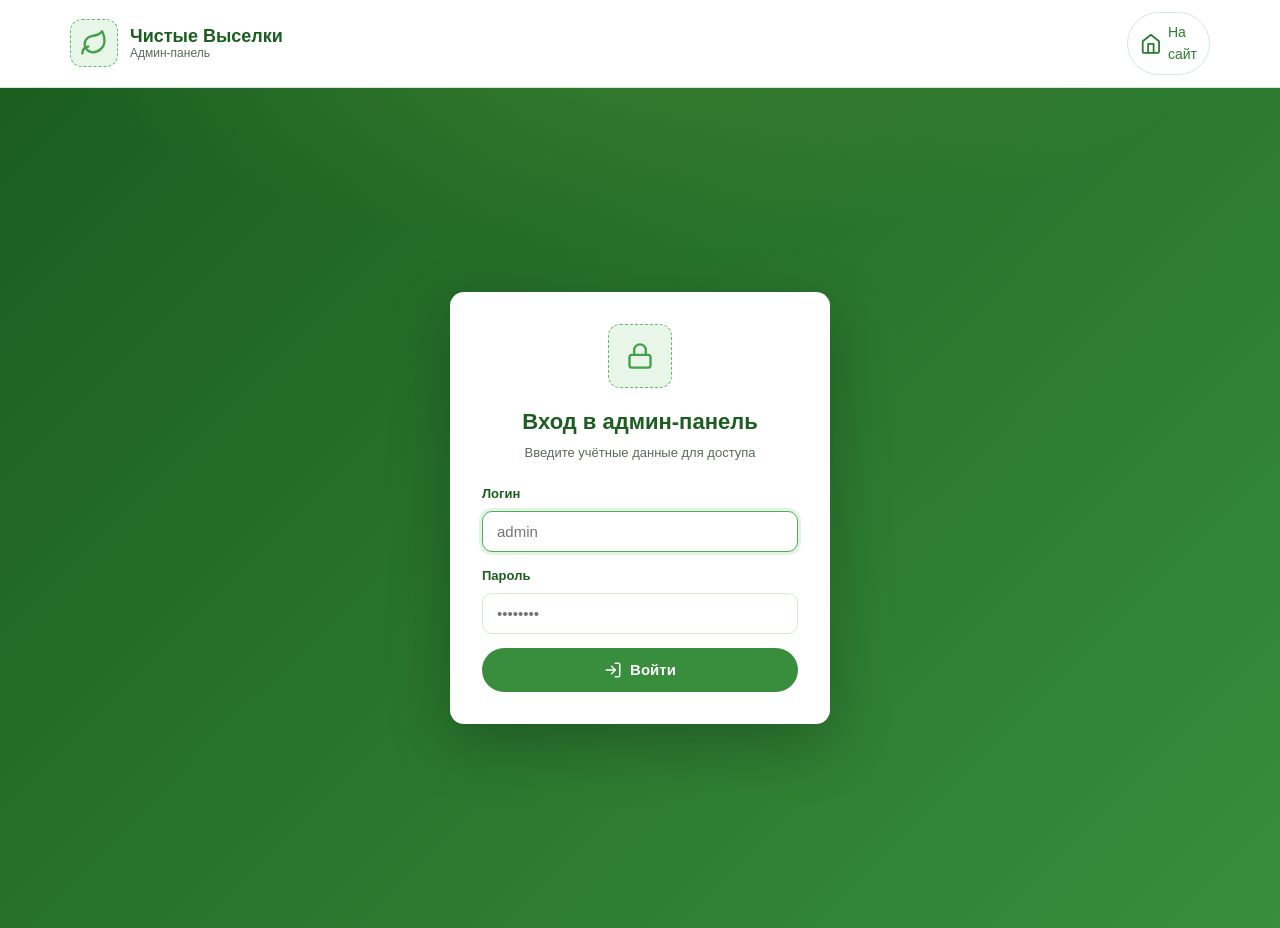
==== admin/index.html @ 8d0e5d6b "Initial release: Чистые Выселки website - Main page (hero, past raids, upcoming raids, complaint for" ====
<!DOCTYPE html>
<html lang="ru">
<head>
<meta charset="UTF-8">
<meta name="viewport" content="width=device-width, initial-scale=1.0">
<title>Вход в админ-панель — Чистые Выселки</title>
<meta name="robots" content="noindex,nofollow">
<link rel="icon" type="image/png" href="../logo.png">
<link rel="stylesheet" href="../css/style.css">
</head>
<body>

<header class="site-header">
  <div class="header-inner">
    <a href="../index.html" class="brand">
      <span class="logo-slot">
        <svg viewBox="0 0 24 24" fill="none" stroke="currentColor" stroke-width="2" stroke-linecap="round" stroke-linejoin="round"><path d="M11 20A7 7 0 0 1 9.8 6.1C15.5 5 17 4.48 19 2c1 2 2 4.18 2 8 0 5.5-4.78 10-10 10z"/><path d="M2 21c0-3 1.85-5.36 5.08-6"/></svg>
      </span>
      <span class="brand-text">
        <span class="brand-title">Чистые Выселки</span>
        <span class="brand-sub">Админ-панель</span>
      </span>
    </a>
    <nav class="nav">
      <a href="../index.html" class="admin-link">
        <svg viewBox="0 0 24 24" fill="none" stroke="currentColor" stroke-width="2" stroke-linecap="round" stroke-linejoin="round"><path d="M3 9l9-7 9 7v11a2 2 0 0 1-2 2H5a2 2 0 0 1-2-2z"/><polyline points="9 22 9 12 15 12 15 22"/></svg>
        На сайт
      </a>
    </nav>
  </div>
</header>

<main class="login-wrap" id="loginWrap">
  <div class="login-card">
    <div class="logo-slot">
      <svg viewBox="0 0 24 24" fill="none" stroke="currentColor" stroke-width="2" stroke-linecap="round" stroke-linejoin="round"><rect x="3" y="11" width="18" height="11" rx="2"/><path d="M7 11V7a5 5 0 0 1 10 0v4"/></svg>
    </div>
    <h1>Вход в админ-панель</h1>
    <p class="sub">Введите учётные данные для доступа</p>
    <div id="loginAlert"></div>
    <form id="loginForm" autocomplete="off">
      <div class="field">
        <label for="username">Логин</label>
        <input type="text" id="username" name="username" placeholder="admin" required autofocus>
      </div>
      <div class="field">
        <label for="password">Пароль</label>
        <input type="password" id="password" name="password" placeholder="••••••••" required>
      </div>
      <button type="submit" class="btn btn-solid" style="width:100%;justify-content:center">
        <svg viewBox="0 0 24 24" fill="none" stroke="currentColor" stroke-width="2" stroke-linecap="round" stroke-linejoin="round"><path d="M15 3h4a2 2 0 0 1 2 2v14a2 2 0 0 1-2 2h-4"/><polyline points="10 17 15 12 10 7"/><line x1="15" y1="12" x2="3" y2="12"/></svg>
        Войти
      </button>
    </form>
  </div>
</main>

<div id="adminApp" style="display:none"></div>

<script src="../js/icons.js"></script>
<script src="../js/data.js"></script>
<script src="../js/admin.js"></script>
</body>
</html>
---- css/style.css ----
:root{
  --green-900:#1b5e20;
  --green-800:#2e7d32;
  --green-700:#388e3c;
  --green-600:#43a047;
  --green-500:#4caf50;
  --green-400:#66bb6a;
  --green-200:#a5d6a7;
  --green-100:#c8e6c9;
  --green-50:#e8f5e9;
  --leaf:#7cb342;
  --earth:#5d4037;
  --paper:#f7faf7;
  --ink:#1a2e1a;
  --muted:#5a6b5a;
  --line:#d7e8d7;
  --danger:#c62828;
  --danger-bg:#fdecea;
  --warn:#f9a825;
  --shadow:0 6px 24px rgba(46,125,50,.10);
  --shadow-sm:0 2px 8px rgba(46,125,50,.08);
  --radius:14px;
  --radius-sm:10px;
  --maxw:1180px;
}

*{box-sizing:border-box}
html,body{margin:0;padding:0}
body{
  font-family:'Segoe UI',Roboto,'Helvetica Neue',Arial,sans-serif;
  background:var(--paper);
  color:var(--ink);
  line-height:1.6;
  font-size:16px;
  -webkit-font-smoothing:antialiased;
}
a{color:var(--green-800);text-decoration:none}
a:hover{color:var(--green-900);text-decoration:underline}
img{max-width:100%;display:block}
button{font-family:inherit;cursor:pointer}

.container{max-width:var(--maxw);margin:0 auto;padding:0 20px}

.site-header{
  position:sticky;top:0;z-index:50;
  background:rgba(255,255,255,.92);
  backdrop-filter:saturate(160%) blur(8px);
  border-bottom:1px solid var(--line);
}
.header-inner{
  display:flex;align-items:center;gap:14px;
  padding:12px 20px;max-width:var(--maxw);margin:0 auto;
}
.brand{display:flex;align-items:center;gap:12px;text-decoration:none;color:var(--ink)}
.brand:hover{text-decoration:none}
.logo-slot{
  width:48px;height:48px;border-radius:12px;
  background:var(--green-50);
  border:1px dashed var(--green-400);
  display:flex;align-items:center;justify-content:center;
  overflow:hidden;flex-shrink:0;
}
.logo-slot img{width:100%;height:100%;object-fit:cover}
.logo-slot svg{width:28px;height:28px;color:var(--green-600)}
.brand-text{display:flex;flex-direction:column;line-height:1.15}
.brand-title{font-weight:700;font-size:18px;color:var(--green-900)}
.brand-sub{font-size:12px;color:var(--muted)}

.nav{margin-left:auto;display:flex;gap:6px;align-items:center}
.nav a{
  padding:8px 14px;border-radius:999px;
  color:var(--green-900);font-weight:500;font-size:14px;
}
.nav a:hover{background:var(--green-50);text-decoration:none}
.nav a.active{background:var(--green-800);color:#fff}
.nav .admin-link{
  display:flex;align-items:center;gap:6px;
  padding:8px 12px;border-radius:999px;
  border:1px solid var(--line);color:var(--green-800);
  background:#fff;
}
.nav .admin-link:hover{background:var(--green-50)}

.hero{
  position:relative;overflow:hidden;
  background:
    radial-gradient(1200px 400px at 80% -10%,rgba(124,179,66,.25),transparent 60%),
    linear-gradient(135deg,var(--green-800) 0%,var(--green-600) 60%,var(--leaf) 100%);
  color:#fff;padding:64px 0 72px;
}
.hero::after{
  content:"";position:absolute;inset:0;
  background-image:
    radial-gradient(circle at 20% 30%,rgba(255,255,255,.06) 0,transparent 2px),
    radial-gradient(circle at 70% 80%,rgba(255,255,255,.05) 0,transparent 2px),
    radial-gradient(circle at 40% 70%,rgba(255,255,255,.04) 0,transparent 2px);
  background-size:60px 60px;
  pointer-events:none;
}
.hero-inner{position:relative;z-index:1;display:grid;grid-template-columns:1.2fr .8fr;gap:32px;align-items:center}
.hero h1{font-size:42px;margin:0 0 12px;letter-spacing:-.5px;line-height:1.1}
.hero p.lead{font-size:18px;color:rgba(255,255,255,.92);margin:0 0 24px;max-width:560px}
.hero-actions{display:flex;gap:12px;flex-wrap:wrap}
.btn{
  display:inline-flex;align-items:center;gap:8px;
  padding:12px 20px;border-radius:999px;font-weight:600;
  border:1px solid transparent;font-size:15px;transition:transform .12s ease,background .2s ease;
}
.btn:hover{transform:translateY(-1px);text-decoration:none}
.btn-primary{background:#fff;color:var(--green-900)}
.btn-primary:hover{background:var(--green-50)}
.btn-outline{background:transparent;color:#fff;border-color:rgba(255,255,255,.6)}
.btn-outline:hover{background:rgba(255,255,255,.12)}
.btn-solid{background:var(--green-700);color:#fff}
.btn-solid:hover{background:var(--green-800)}
.btn-danger{background:var(--danger);color:#fff}
.btn-ghost{background:transparent;color:var(--green-800);border-color:var(--line)}
.btn-ghost:hover{background:var(--green-50)}
.btn-sm{padding:8px 14px;font-size:13px}
.btn svg{width:18px;height:18px}

.hero-card{
  background:rgba(255,255,255,.10);
  border:1px solid rgba(255,255,255,.25);
  border-radius:var(--radius);
  padding:20px;backdrop-filter:blur(6px);
}
.hero-card h3{margin:0 0 12px;font-size:16px;color:#fff;display:flex;align-items:center;gap:8px}
.stats{display:grid;grid-template-columns:repeat(3,1fr);gap:10px}
.stat{background:rgba(255,255,255,.12);border-radius:10px;padding:12px;text-align:center}
.stat .num{font-size:24px;font-weight:700;color:#fff;line-height:1}
.stat .lbl{font-size:12px;color:rgba(255,255,255,.85);margin-top:4px}

.section{padding:56px 0}
.section.alt{background:#fff;border-top:1px solid var(--line);border-bottom:1px solid var(--line)}
.section-head{display:flex;align-items:flex-end;justify-content:space-between;gap:16px;margin-bottom:24px;flex-wrap:wrap}
.section-head h2{margin:0;font-size:28px;color:var(--green-900);display:flex;align-items:center;gap:10px}
.section-head h2 svg{width:26px;height:26px;color:var(--green-600)}
.section-head p{margin:6px 0 0;color:var(--muted);max-width:620px;font-size:15px}

.tabs{display:inline-flex;background:var(--green-50);border:1px solid var(--line);border-radius:999px;padding:4px;gap:4px}
.tab{
  padding:8px 16px;border-radius:999px;font-size:14px;font-weight:600;
  color:var(--green-800);background:transparent;border:none;
}
.tab.active{background:var(--green-700);color:#fff}

.grid{display:grid;gap:20px}
.grid-raids{grid-template-columns:repeat(auto-fill,minmax(320px,1fr))}
.grid-upcoming{grid-template-columns:repeat(auto-fill,minmax(360px,1fr))}

.card{
  background:#fff;border:1px solid var(--line);border-radius:var(--radius);
  overflow:hidden;box-shadow:var(--shadow-sm);transition:transform .15s ease,box-shadow .15s ease;
  display:flex;flex-direction:column;
}
.card:hover{transform:translateY(-3px);box-shadow:var(--shadow)}
.card-img{height:200px;background:var(--green-100);position:relative;overflow:hidden}
.card-img img{width:100%;height:100%;object-fit:cover}
.card-img .placeholder{
  width:100%;height:100%;display:flex;align-items:center;justify-content:center;
  color:var(--green-700);
}
.card-img .placeholder svg{width:48px;height:48px;opacity:.6}
.card-badge{
  position:absolute;top:10px;left:10px;
  background:var(--green-700);color:#fff;font-size:12px;font-weight:600;
  padding:4px 10px;border-radius:999px;display:flex;align-items:center;gap:6px;
}
.card-badge.upcoming{background:var(--warn);color:#3e2723}
.card-badge svg{width:14px;height:14px}
.card-body{padding:16px 18px;display:flex;flex-direction:column;gap:8px;flex:1}
.card-body h3{margin:0;font-size:18px;color:var(--green-900)}
.card-meta{display:flex;flex-wrap:wrap;gap:12px;color:var(--muted);font-size:13px}
.card-meta span{display:flex;align-items:center;gap:6px}
.card-meta svg{width:15px;height:15px;color:var(--green-600)}
.card-desc{color:var(--ink);font-size:14px;margin:0}
.card-tags{display:flex;gap:6px;flex-wrap:wrap;margin-top:auto}
.tag{background:var(--green-50);color:var(--green-800);border:1px solid var(--green-100);padding:3px 10px;border-radius:999px;font-size:12px;font-weight:500}

.upcoming-item{
  background:#fff;border:1px solid var(--line);border-radius:var(--radius);
  padding:18px 20px;display:grid;grid-template-columns:auto 1fr auto;gap:16px;align-items:center;
  box-shadow:var(--shadow-sm);
}
.date-block{
  background:var(--green-800);color:#fff;border-radius:10px;padding:8px 12px;
  text-align:center;min-width:62px;
}
.date-block .d{font-size:22px;font-weight:700;line-height:1}
.date-block .m{font-size:11px;text-transform:uppercase;letter-spacing:.5px;opacity:.9;margin-top:2px}
.upcoming-info h3{margin:0 0 4px;font-size:17px;color:var(--green-900)}
.upcoming-info p{margin:0;color:var(--muted);font-size:14px;display:flex;align-items:center;gap:6px}
.upcoming-info p svg{width:14px;height:14px;color:var(--green-600)}
.upcoming-actions{display:flex;gap:8px;align-items:center;flex-wrap:wrap}

.empty{
  text-align:center;padding:48px 20px;border:2px dashed var(--line);border-radius:var(--radius);
  color:var(--muted);background:#fff;
}
.empty svg{width:42px;height:42px;color:var(--green-300);margin-bottom:8px}
.empty h3{margin:0 0 4px;color:var(--green-800)}
.empty p{margin:0}

.complaint-section{background:linear-gradient(180deg,#fff 0%,var(--green-50) 100%);border-top:1px solid var(--line)}
.complaint-grid{display:grid;grid-template-columns:1fr 1fr;gap:32px;align-items:start}
.complaint-info h2{margin:0 0 12px;color:var(--green-900);font-size:28px}
.complaint-info p{color:var(--muted);margin:0 0 16px}
.complaint-list{list-style:none;padding:0;margin:16px 0 0;display:flex;flex-direction:column;gap:10px}
.complaint-list li{display:flex;gap:10px;align-items:flex-start;color:var(--ink);font-size:14px}
.complaint-list svg{width:20px;height:20px;color:var(--green-600);flex-shrink:0;margin-top:2px}

.form-card{
  background:#fff;border:1px solid var(--line);border-radius:var(--radius);
  padding:24px;box-shadow:var(--shadow);
}
.form-card h3{margin:0 0 16px;color:var(--green-900);font-size:20px}
.field{margin-bottom:14px}
.field label{display:block;font-size:13px;font-weight:600;color:var(--green-900);margin-bottom:6px}
.field label .req{color:var(--danger)}
.field input[type=text],
.field input[type=password],
.field textarea,
.field input[type=date],
.field input[type=time],
.field select{
  width:100%;padding:11px 14px;border:1px solid var(--line);border-radius:var(--radius-sm);
  font-size:15px;font-family:inherit;background:#fff;color:var(--ink);
  transition:border-color .15s ease,box-shadow .15s ease;
}
.field input:focus,
.field textarea:focus,
.field select:focus{
  outline:none;border-color:var(--green-500);
  box-shadow:0 0 0 3px rgba(76,175,80,.15);
}
.field textarea{resize:vertical;min-height:90px}
.field .hint{font-size:12px;color:var(--muted);margin-top:4px}

.file-drop{
  border:2px dashed var(--green-300);border-radius:var(--radius-sm);
  padding:18px;text-align:center;color:var(--muted);cursor:pointer;
  background:var(--green-50);transition:background .15s ease,border-color .15s ease;
  display:flex;flex-direction:column;align-items:center;gap:6px;
}
.file-drop:hover{background:var(--green-100);border-color:var(--green-500)}
.file-drop svg{width:28px;height:28px;color:var(--green-600)}
.file-drop .filename{font-size:13px;color:var(--green-800);word-break:break-all}
.file-drop input{display:none}
.preview-img{margin-top:10px;border-radius:8px;overflow:hidden;border:1px solid var(--line);max-height:160px}
.preview-img img{width:100%;height:100%;object-fit:cover}

.alert{padding:12px 16px;border-radius:var(--radius-sm);font-size:14px;margin-bottom:14px;display:flex;gap:10px;align-items:center}
.alert svg{width:18px;height:18px;flex-shrink:0}
.alert-success{background:var(--green-50);border:1px solid var(--green-200);color:var(--green-900)}
.alert-error{background:var(--danger-bg);border:1px solid #f5c6cb;color:var(--danger)}
.alert-info{background:#e3f2fd;border:1px solid #bbdefb;color:#0d47a1}

.admin-bar{
  background:var(--green-900);color:#fff;padding:10px 0;font-size:13px;
}
.admin-bar .container{display:flex;align-items:center;gap:14px;flex-wrap:wrap}
.admin-bar svg{width:16px;height:16px}
.admin-bar .pill{background:rgba(255,255,255,.15);padding:4px 10px;border-radius:999px;display:inline-flex;align-items:center;gap:6px}

.login-wrap{min-height:calc(100vh - 60px);display:flex;align-items:center;justify-content:center;padding:40px 20px;
  background:
    radial-gradient(1000px 400px at 50% -10%,rgba(124,179,66,.25),transparent 60%),
    linear-gradient(135deg,var(--green-900) 0%,var(--green-700) 100%);
}
.login-card{
  background:#fff;border-radius:var(--radius);padding:32px;width:100%;max-width:380px;
  box-shadow:0 20px 60px rgba(0,0,0,.25);
}
.login-card .logo-slot{margin:0 auto 16px;width:64px;height:64px}
.login-card h1{text-align:center;margin:0 0 4px;color:var(--green-900);font-size:22px}
.login-card .sub{text-align:center;color:var(--muted);font-size:13px;margin:0 0 20px}

.admin-layout{display:grid;grid-template-columns:240px 1fr;gap:0;min-height:calc(100vh - 40px)}
.admin-sidebar{
  background:#fff;border-right:1px solid var(--line);padding:20px 14px;
  display:flex;flex-direction:column;gap:6px;
}
.admin-sidebar .label{font-size:11px;text-transform:uppercase;letter-spacing:.6px;color:var(--muted);padding:0 10px;margin:14px 0 6px}
.admin-nav-item{
  display:flex;align-items:center;gap:10px;padding:10px 12px;border-radius:10px;
  color:var(--ink);font-size:14px;font-weight:500;cursor:pointer;border:none;background:transparent;text-align:left;width:100%;
}
.admin-nav-item:hover{background:var(--green-50)}
.admin-nav-item.active{background:var(--green-800);color:#fff}
.admin-nav-item svg{width:18px;height:18px;flex-shrink:0}
.admin-sidebar .spacer{flex:1}
.admin-content{padding:24px 28px;overflow-x:hidden}
.admin-content h1{margin:0 0 4px;font-size:24px;color:var(--green-900)}
.admin-content .sub{color:var(--muted);margin:0 0 20px;font-size:14px}

.panel{display:none}
.panel.active{display:block}

.toolbar{display:flex;gap:10px;flex-wrap:wrap;align-items:center;margin-bottom:16px}
.toolbar .search{
  flex:1;min-width:200px;padding:10px 14px;border:1px solid var(--line);
  border-radius:999px;font-size:14px;background:#fff;
}
.toolbar .search:focus{outline:none;border-color:var(--green-500);box-shadow:0 0 0 3px rgba(76,175,80,.15)}

.table{width:100%;border-collapse:collapse;background:#fff;border:1px solid var(--line);border-radius:var(--radius);overflow:hidden}
.table th,.table td{padding:12px 14px;text-align:left;border-bottom:1px solid var(--line);font-size:14px}
.table th{background:var(--green-50);color:var(--green-900);font-weight:600;font-size:13px;text-transform:uppercase;letter-spacing:.4px}
.table tr:last-child td{border-bottom:none}
.table tr:hover td{background:var(--green-50)}
.table .thumb{width:54px;height:40px;border-radius:6px;object-fit:cover;background:var(--green-100)}
.table .actions{display:flex;gap:6px}
.icon-btn{
  width:30px;height:30px;border-radius:8px;display:inline-flex;align-items:center;justify-content:center;
  border:1px solid var(--line);background:#fff;color:var(--green-800);
}
.icon-btn:hover{background:var(--green-50)}
.icon-btn.danger{color:var(--danger);border-color:#f5c6cb}
.icon-btn.danger:hover{background:var(--danger-bg)}
.icon-btn svg{width:16px;height:16px}

.modal-backdrop{
  position:fixed;inset:0;background:rgba(15,30,15,.5);backdrop-filter:blur(4px);
  display:none;align-items:flex-start;justify-content:center;z-index:100;padding:40px 20px;overflow-y:auto;
}
.modal-backdrop.open{display:flex}
.modal{
  background:#fff;border-radius:var(--radius);max-width:560px;width:100%;
  box-shadow:0 20px 60px rgba(0,0,0,.3);overflow:hidden;
  animation:slideIn .2s ease;
}
@keyframes slideIn{from{transform:translateY(-12px);opacity:0}to{transform:translateY(0);opacity:1}}
.modal-head{
  padding:18px 22px;border-bottom:1px solid var(--line);
  display:flex;align-items:center;justify-content:space-between;
  background:var(--green-50);
}
.modal-head h3{margin:0;color:var(--green-900);font-size:18px}
.modal-body{padding:22px}
.modal-foot{padding:14px 22px;border-top:1px solid var(--line);display:flex;justify-content:flex-end;gap:10px;background:#fafafa}

.row-2{display:grid;grid-template-columns:1fr 1fr;gap:12px}

.site-footer{
  background:var(--green-900);color:rgba(255,255,255,.85);
  padding:40px 0 24px;margin-top:40px;
}
.footer-grid{display:grid;grid-template-columns:1.5fr 1fr 1fr;gap:32px}
.footer-col h4{color:#fff;font-size:14px;margin:0 0 12px;text-transform:uppercase;letter-spacing:.5px}
.footer-col p{font-size:14px;margin:0 0 8px}
.footer-col .brand{color:#fff;align-items:flex-start}
.footer-col .brand-text .brand-title{color:#fff}
.footer-col .brand-text .brand-sub{color:rgba(255,255,255,.7)}
.footer-bottom{border-top:1px solid rgba(255,255,255,.15);margin-top:24px;padding-top:16px;font-size:13px;color:rgba(255,255,255,.7);display:flex;justify-content:space-between;flex-wrap:wrap;gap:10px}
.social{display:flex;gap:8px}
.social a{
  width:34px;height:34px;border-radius:8px;background:rgba(255,255,255,.1);
  display:flex;align-items:center;justify-content:center;color:#fff;
}
.social a:hover{background:rgba(255,255,255,.2);text-decoration:none}
.social svg{width:18px;height:18px}

.fab{
  position:fixed;bottom:24px;right:24px;width:54px;height:54px;border-radius:50%;
  background:var(--green-700);color:#fff;border:none;display:flex;align-items:center;justify-content:center;
  box-shadow:0 6px 20px rgba(46,125,50,.4);z-index:40;
}
.fab:hover{background:var(--green-800);transform:translateY(-2px)}
.fab svg{width:24px;height:24px}

.toast{
  position:fixed;bottom:24px;left:50%;transform:translateX(-50%) translateY(20px);
  background:var(--green-900);color:#fff;padding:12px 20px;border-radius:999px;
  font-size:14px;box-shadow:0 6px 20px rgba(0,0,0,.3);opacity:0;transition:all .25s ease;z-index:200;
  display:flex;align-items:center;gap:8px;
}
.toast.show{opacity:1;transform:translateX(-50%) translateY(0)}
.toast svg{width:18px;height:18px}

.burger{display:none;background:none;border:none;padding:8px;color:var(--green-800)}
.burger svg{width:24px;height:24px}

@media(max-width:900px){
  .hero-inner{grid-template-columns:1fr}
  .complaint-grid{grid-template-columns:1fr}
  .footer-grid{grid-template-columns:1fr;gap:20px}
  .admin-layout{grid-template-columns:1fr}
  .admin-sidebar{flex-direction:row;overflow-x:auto;padding:10px}
  .admin-sidebar .label,.admin-sidebar .spacer{display:none}
  .admin-nav-item{white-space:nowrap}
}

@media(max-width:680px){
  .nav .nav-links{display:none}
  .nav .nav-links.open{
    display:flex;flex-direction:column;position:absolute;top:64px;left:0;right:0;
    background:#fff;border-bottom:1px solid var(--line);padding:10px 16px;gap:6px;
  }
  .burger{display:inline-flex}
  .hero h1{font-size:30px}
  .hero p.lead{font-size:16px}
  .section-head h2{font-size:22px}
  .upcoming-item{grid-template-columns:auto 1fr;row-gap:10px}
  .upcoming-actions{grid-column:1/-1}
  .row-2{grid-template-columns:1fr}
}
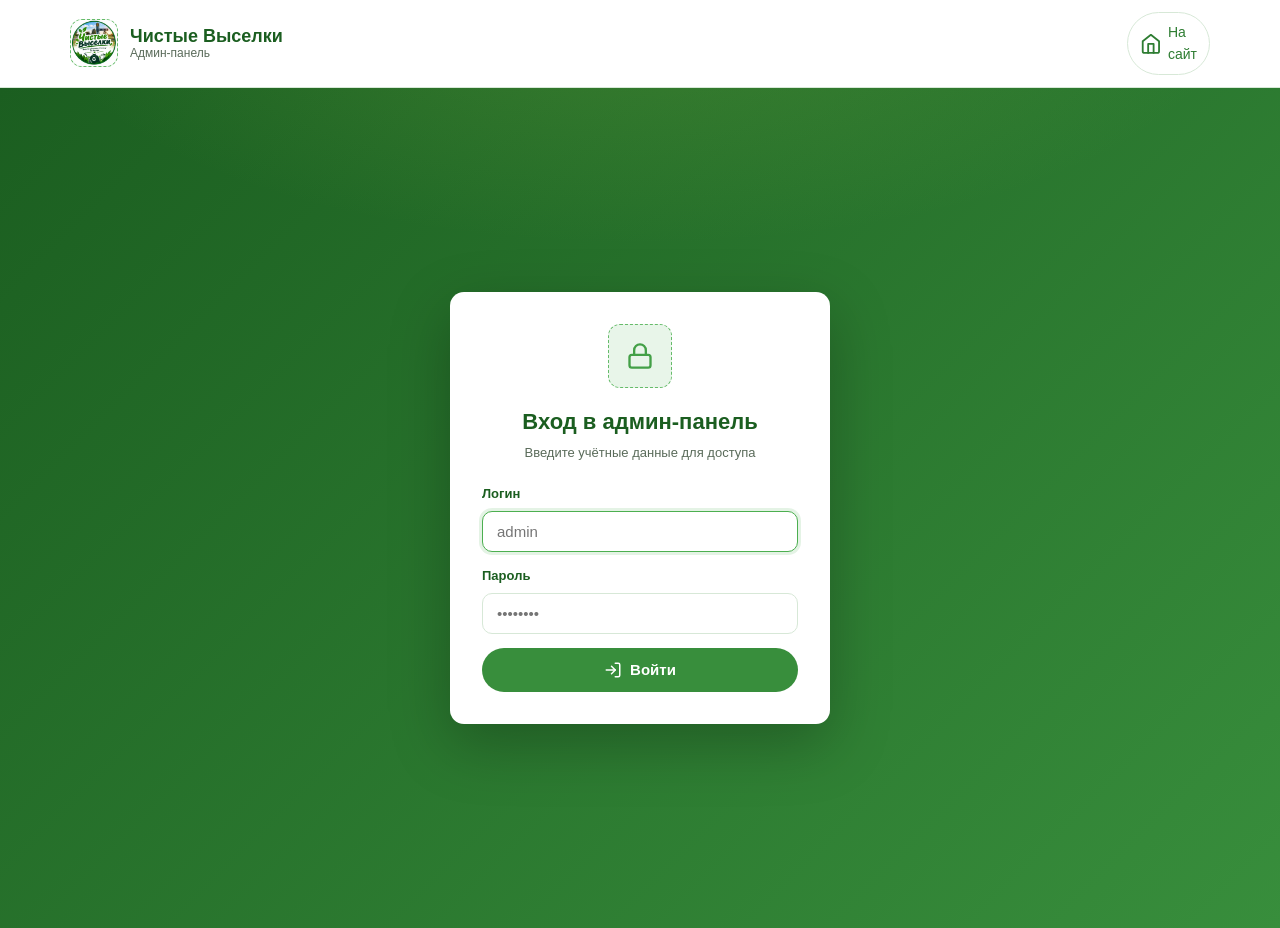
==== commit db678a54: "fix: use logo.png in footer and admin header (replaces SVG placeholder) - Add .brand-logo class to f" ====
--- a/admin/index.html
+++ b/admin/index.html
@@ -13,7 +13,7 @@
 <header class="site-header">
   <div class="header-inner">
     <a href="../index.html" class="brand">
-      <span class="logo-slot">
+      <span class="logo-slot brand-logo">
         <svg viewBox="0 0 24 24" fill="none" stroke="currentColor" stroke-width="2" stroke-linecap="round" stroke-linejoin="round"><path d="M11 20A7 7 0 0 1 9.8 6.1C15.5 5 17 4.48 19 2c1 2 2 4.18 2 8 0 5.5-4.78 10-10 10z"/><path d="M2 21c0-3 1.85-5.36 5.08-6"/></svg>
       </span>
       <span class="brand-text">
